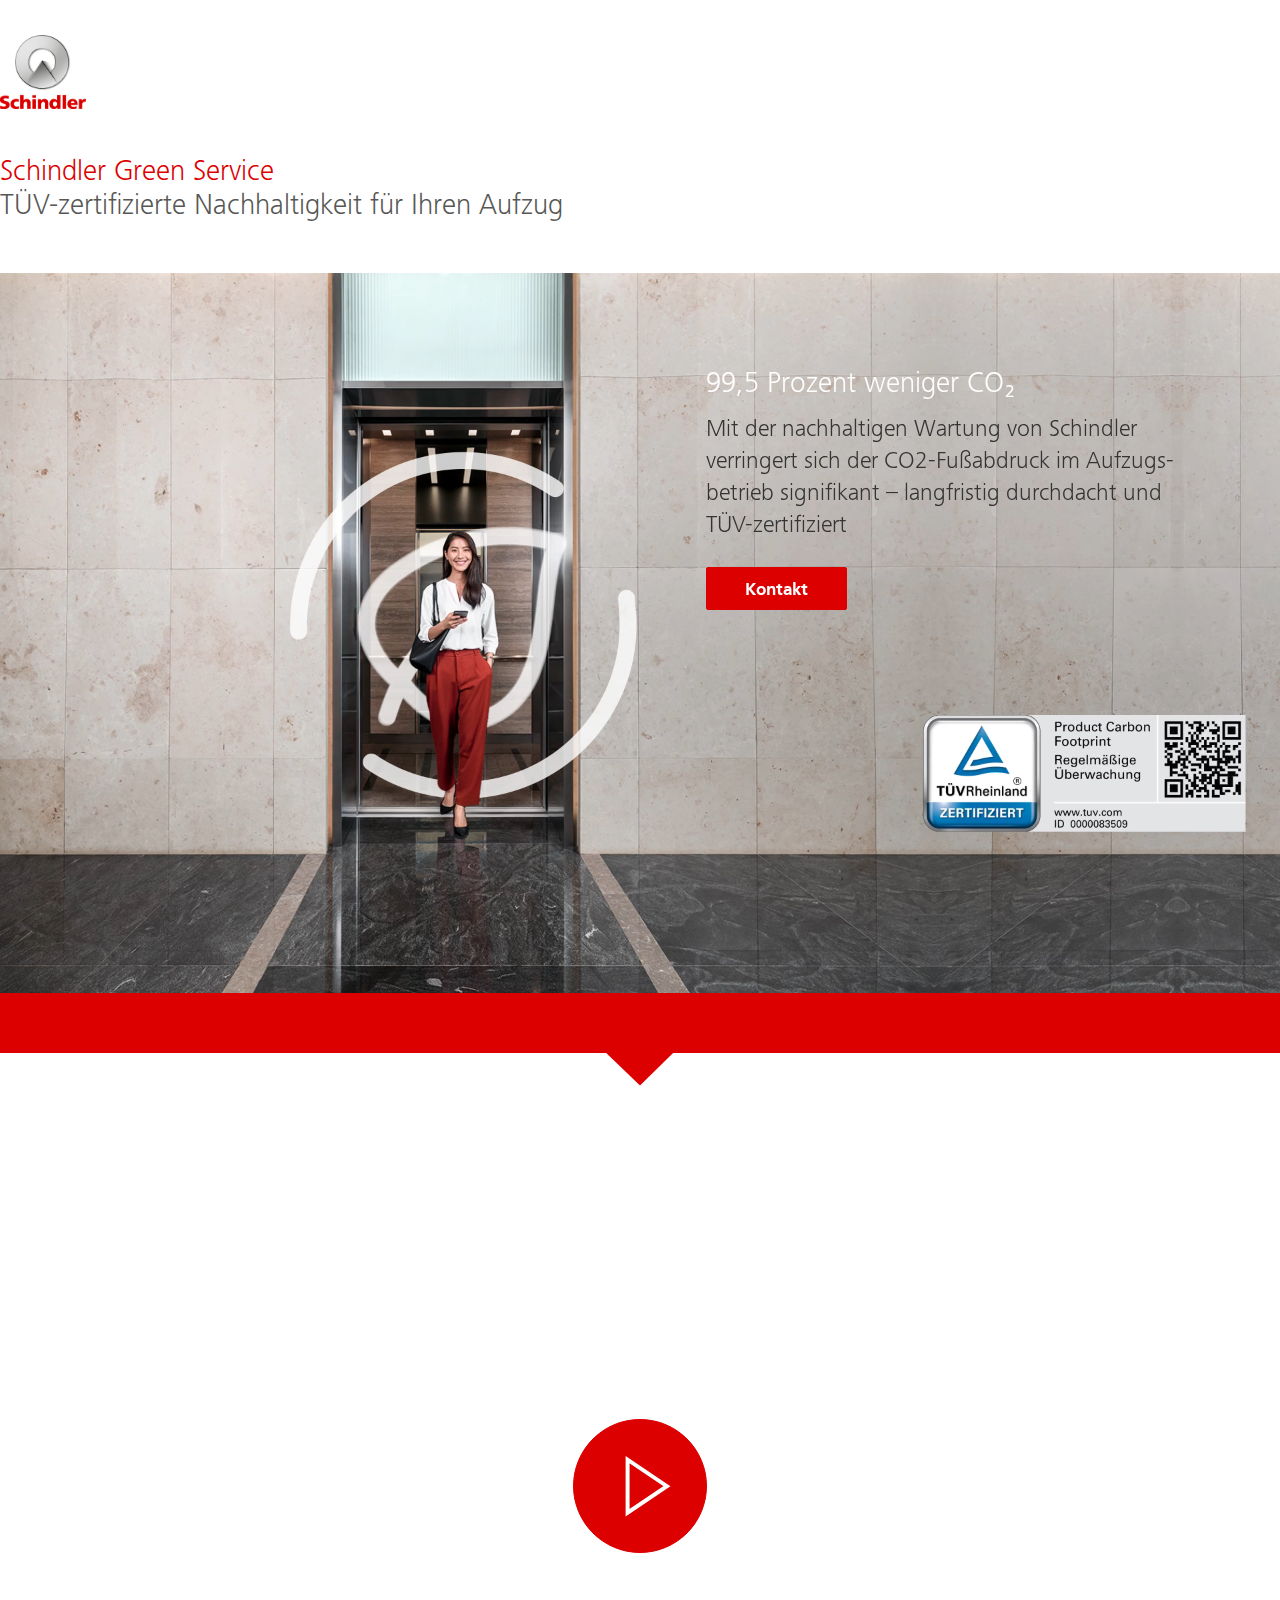
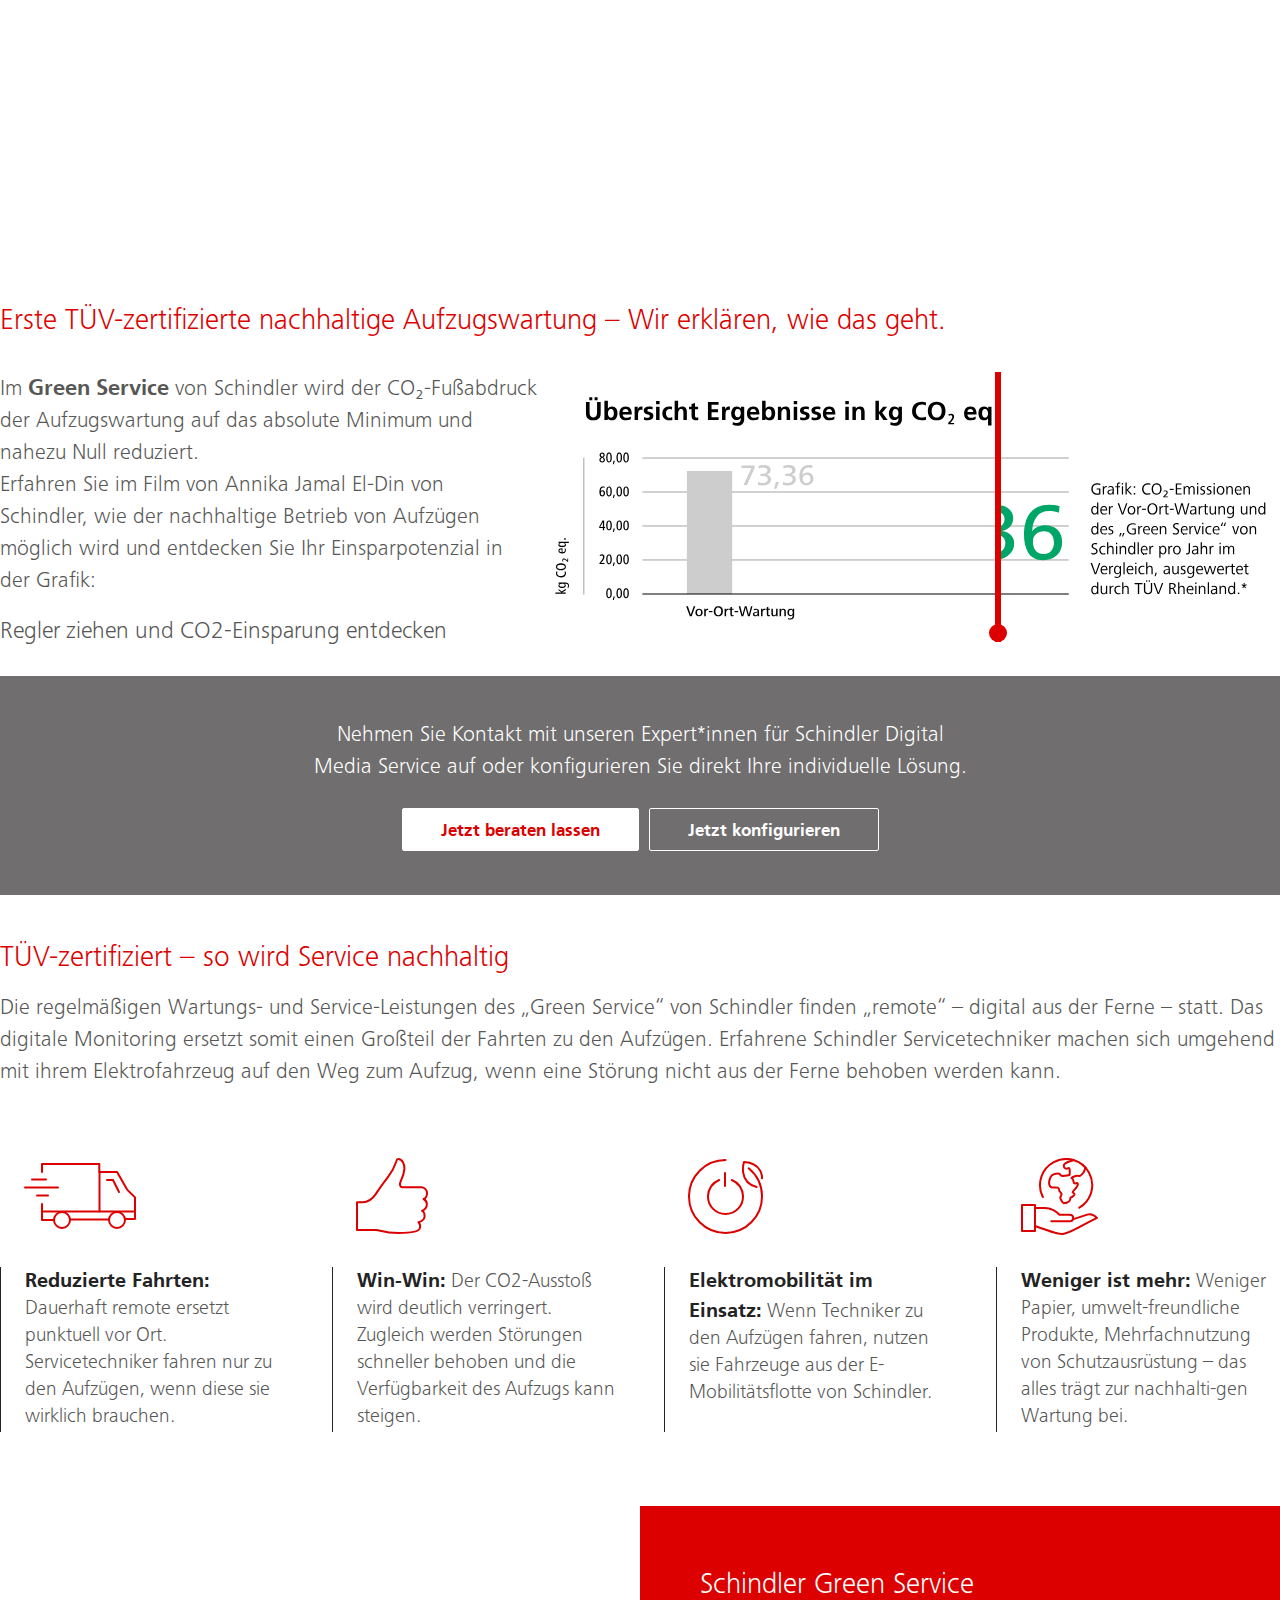
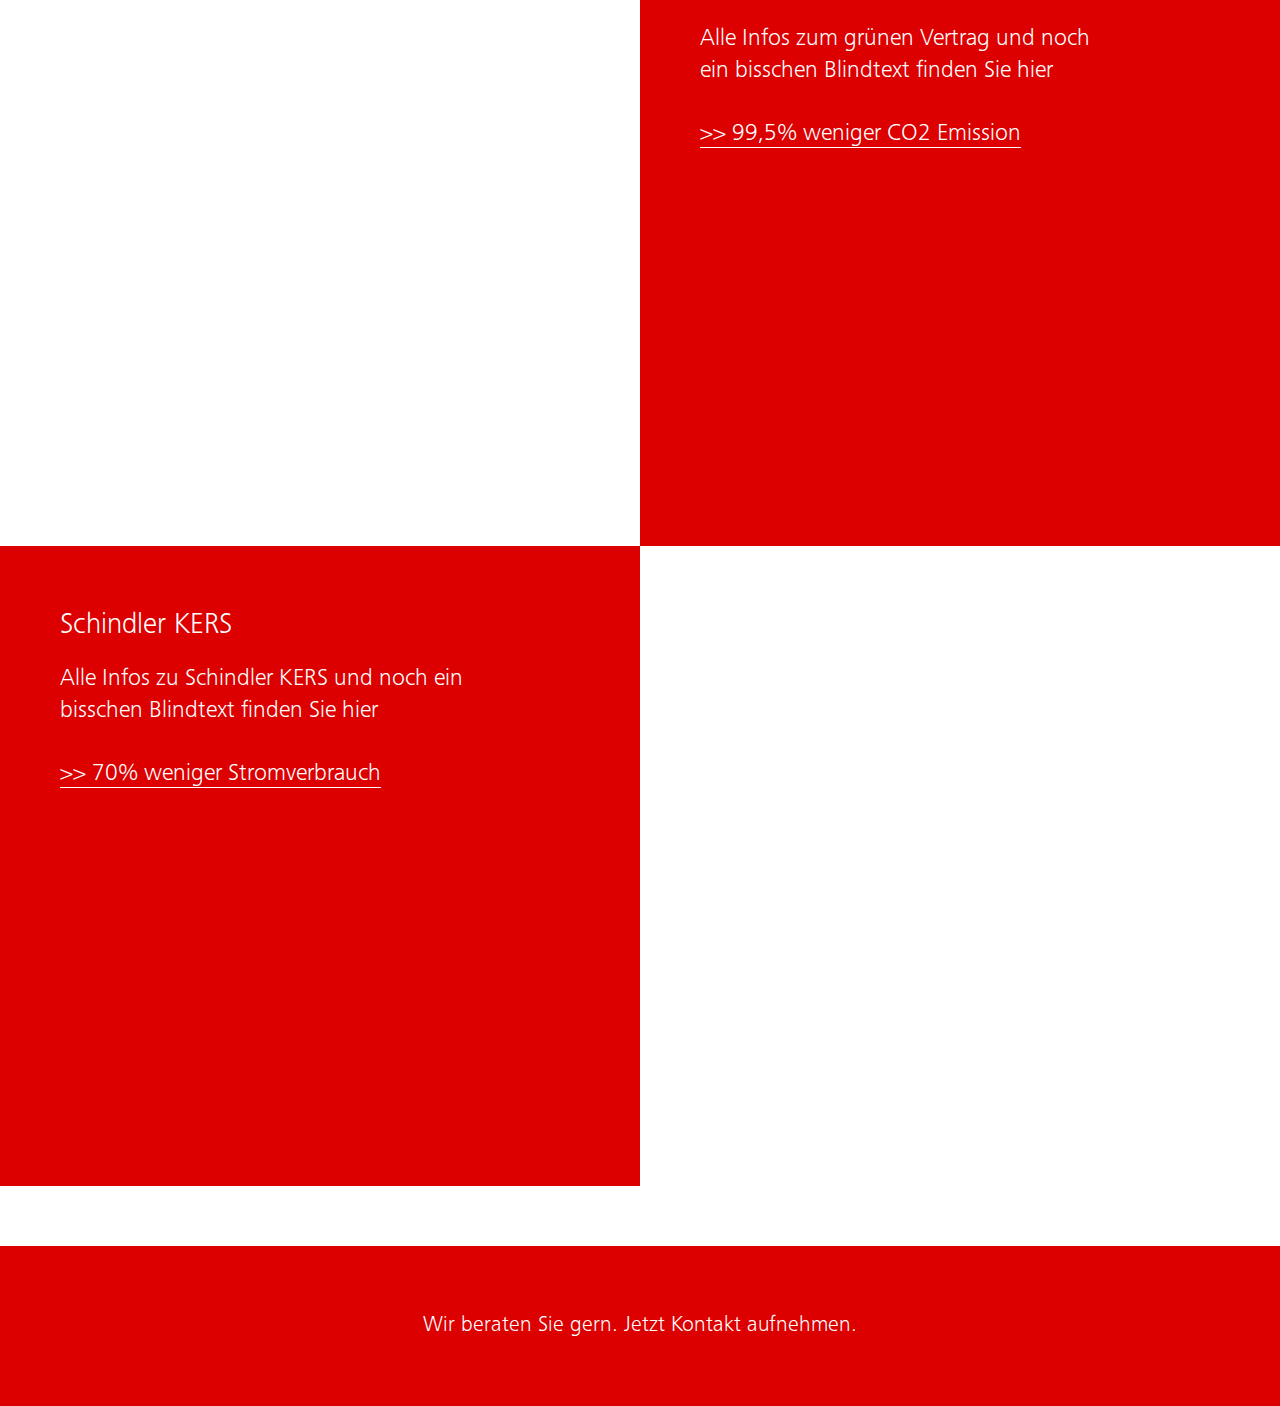
==== index.html @ 75332bbe "Add files via upload" ====
<!DOCTYPE html>
<html lang="de">
  <head>
    <meta charset="utf-8" />
    <meta name="viewport" content="width=device-width, initial-scale=1" />
    <link rel="stylesheet" href="assets/css/index.css" />
    <link rel="stylesheet" href="assets/css/slider.css" />
    <script src="js/tailwind.js"></script>
    <title>Schindler Green Service</title>
  </head>

  <body>
    <header class="sm:mt-[2.1875rem] mt-6 wrapper">
      <a href="#">
        <img
          src="assets/img/logo.png"
          class="inline-block sm:h-[4.625rem] h-[3.125rem]"
          alt="logo"
        />
      </a>

      <h1
        class="sm:mt-12 mt-8 text-base-red sm:text-[1.8125rem] text-[1.375rem] sm:leading-[2.125rem] leading-7"
      >
        Schindler Green Service
      </h1>
      <div
        class="sm:mb-12 mb-5 text-base-gray sm:text-[1.8125rem] text-[1.375rem] sm:leading-[2.125rem] leading-7"
      >
        TÜV-zertifizierte Nachhaltigkeit für Ihren Aufzug
      </div>
    </header>

<!-- Begin iFrame top.html -->

    <div class="wrapper relative">
      <div
        class="sm:block flex items-center relative sm:aspect-auto overflow-hidden"
      >
        <video
          playsinline
          muted="muted"
          loop="loop"
          autoplay="autoplay"
          src="assets/video/Hero_2.mp4"
          class="sm:block hidden object-cover w-full h-full"
        ></video>

        <video
                playsinline
                muted="muted"
                loop="loop"
                autoplay="autoplay"
                src="assets/video/HeroMobile.mp4"
                class="block sm:hidden object-cover w-full h-full"
        ></video>
      </div>

      <div
        class="sm:absolute md:top-24 top-12 sm:right-[6.375rem] sm:max-w-[29.5rem] sm:p-0 px-6 pt-4 pb-6 sm:bg-transparent bg-gray-100"
      >
        <div
          class="sm:text-white text-base-red sm:text-[1.8125rem] text-[1.375rem] sm:leading-[2.125rem] leading-7"
        >
          99,5 Prozent weniger CO₂
        </div>

        <div
          class="sm:mt-3 mt-2 sm:text-2xl text-base sm:leading-8 leading-[1.5rem] text-base-gray-medium"
        >
          Mit der nachhaltigen Wartung von Schindler verringert sich der
          CO2-Fußabdruck im Aufzugs-betrieb signifikant – langfristig durchdacht
          und TÜV-zertifiziert
        </div>

        <a
          href="https://www.schindler.de/de/kampagne/green-service.html#kontakt"
          class="sm:mt-6 mt-4 inline-block hover:opacity-75 no-underline text-white font-bold sm:text-[1.0625rem] text-sm sm:leading-[1.0625rem] leading-[0.875rem] border border-base-red bg-base-red py-2.5 sm:py-3 sm:px-[2.375rem] px-8 rounded-sm" target="_parent"
	    >
          Kontakt
        </a>
      </div>

      <div
        class="sm:block hidden text-white sm:text-xl text-lg leading-5 text-center bg-base-red py-4"
      >
        &nbsp;
      </div>

      <img src="assets/img/path.svg" alt="path" class="mx-auto sm:block hidden" />
    </div>

    <div class="wrapper" id="video">
      <div class="mt-10 relative flex justify-center">
        <video
        playsinline
        loop="loop"
        autoplay="autoplay"
        src="assets/video/placeholder-video.mp4"
        class="placeholder-video-block object-cover w-full h-full aspect-video"
      ></video>

        <video
          playsinline
          src="assets/video/videoWithPause.mp4"
          class="hidden video-block object-cover w-full h-full aspect-video"
        ></video>

        <button
          class="play-button hover:opacity-75 absolute border border-base-red bg-base-red rounded-full sm:w-[8.375rem] w-16 sm:h-[8.375rem] h-16 flex items-center justify-center"
        >
          <img src="assets/img/play.svg" alt="play" />
        </button>
      </div>
    </div>

    <div class="wrapper">
      <div
        class="text-base-red sm:text-[1.8125rem] text-[1.375rem] sm:leading-[2.125rem] leading-7 mt-[3.75rem]"
      >
        Erste TÜV-zertifizierte nachhaltige Aufzugswartung – Wir erklären, wie
        das geht.
      </div>

      <div class="md:flex sm:mt-8 mt-4">
        <div
          class="text-base-gray sm:text-[1.375rem] text-base sm:leading-8 leading-[1.375rem] flex-1"
        >
          <div>
            Im <span class="font-bold">Green Service</span> von Schindler wird
            der CO₂-Fußabdruck der Aufzugswartung auf das absolute Minimum und
            nahezu Null reduziert.
          </div>

          <div>
            Erfahren Sie im Film von Annika Jamal El-Din von Schindler, wie der
            nachhaltige Betrieb von Aufzügen möglich wird und entdecken Sie Ihr
            Einsparpotenzial in der Grafik:
          </div>

          <div class="sm:text-2xl text-base !leading-[1.375rem] text-base-gray sm:mt-6 mt-4"
          >
            Regler ziehen und CO2-Einsparung entdecken
          </div>
        </div>

        <div class="md:mt-0 mt-4 flex-1">

          <div id="slider">
          </div>


        </div>
      </div>
    </div>

<!-- End iFrame top.html -->

    <div class="bg-base-gray-light sm:py-11 py-6 mt-8 sm:px-0 px-6">
      <div
        class="max-w-[41.5rem] sm:text-[1.375rem] text-lg sm:leading-8 leading-[1.375rem] mx-auto text-center text-white"
      >
        Nehmen Sie Kontakt mit unseren Expert*innen für Schindler Digital Media
        Service auf oder konfigurieren Sie direkt Ihre individuelle Lösung.
      </div>

      <div
        class="flex sm:flex-row flex-col justify-center sm:space-x-2.5 sm:space-y-0 space-y-4 mt-6"
      >
        <a
          href="#"
          class="inline-block sm:text-left text-center hover:opacity-75 no-underline font-bold text-[1.0625rem] leading-[1.0625rem] text-base-red border border-white bg-white rounded-sm py-3 px-[2.375rem]"
        >
          Jetzt beraten lassen
        </a>

        <a
          href="#"
          class="inline-block sm:text-left text-center hover:opacity-75 no-underline font-bold text-[1.0625rem] leading-[1.0625rem] text-white border border-white bg-transparent rounded-sm py-3 px-[2.375rem]"
        >
          Jetzt konfigurieren
        </a>
      </div>
    </div>

<!-- Begin iFrame bottom.html -->

    <div class="wrapper">
      <div
        class="text-base-red sm:text-[1.8125rem] text-[1.375rem] sm:leading-[2.125rem] leading-7 mt-12"
      >
        TÜV-zertifiziert – so wird Service nachhaltig
      </div>

      <div
        class="sm:text-[1.375rem] text-lg sm:leading-8 leading-[1.375rem] text-base-gray mt-4"
      >
        Die regelmäßigen Wartungs- und Service-Leistungen des „Green Service“
        von Schindler finden „remote“ – digital aus der Ferne – statt. Das
        digitale Monitoring ersetzt somit einen Großteil der Fahrten zu den
        Aufzügen. Erfahrene Schindler Servicetechniker machen sich umgehend mit
        ihrem Elektrofahrzeug auf den Weg zum Aufzug, wenn eine Störung nicht
        aus der Ferne behoben werden kann.
      </div>

      <div
        class="grid sm:grid-cols-2 md:grid-cols-4 sm:gap-x-12 gap-y-8 mt-[4.25rem]"
      >
        <div class="group w-full overflow-hidden">
          <div class="h-[4.875rem] flex items-center pl-6">
            <img class="group-hover:opacity-50" src="assets/img/car.svg" alt="desciptionIcon" />
          </div>

          <div
            class="h-full sm:text-xl text-base sm:leading-[1.6875rem] leading-[1.375rem] text-base-gray border-l border-base-gray-strong pl-6 mt-8"
          >
            <span class="font-bold text-base-gray-bold"
              >Reduzierte Fahrten:</span
            >
            Dauerhaft remote ersetzt punktuell vor Ort. Servicetechniker fahren
            nur zu den Aufzügen, wenn diese sie wirklich brauchen.
          </div>
        </div>

        <div class="group w-full overflow-hidden">
          <div class="h-[4.875rem] flex items-center pl-6">
            <img class="group-hover:opacity-50" src="assets/img/like.svg" alt="desciptionIcon" />
          </div>

          <div
            class="h-full sm:text-xl text-base sm:leading-[1.6875rem] leading-[1.375rem] text-base-gray border-l border-base-gray-strong pl-6 mt-8"
          >
            <span class="font-bold text-base-gray-bold">Win-Win:</span>
            Der CO2-Ausstoß wird deutlich verringert. Zugleich werden Störungen
            schneller behoben und die Verfügbarkeit des Aufzugs kann steigen.
          </div>
        </div>

        <div class="group w-full overflow-hidden">
          <div class="h-[4.875rem] flex items-center pl-6">
            <img class="group-hover:opacity-50" src="assets/img/switch.svg" alt="desciptionIcon" />
          </div>

          <div
            class="h-full sm:text-xl text-base sm:leading-[1.6875rem] leading-[1.375rem] text-base-gray border-l border-base-gray-strong pl-6 mt-8"
          >
            <span class="font-bold text-base-gray-bold"
              >Elektromobilität im Einsatz:</span
            >
            Wenn Techniker zu den Aufzügen fahren, nutzen sie Fahrzeuge aus der
            E-Mobilitätsflotte von Schindler.
          </div>
        </div>

        <div class="group w-full overflow-hidden">
          <div class="h-[4.875rem] flex items-center pl-6">
            <img class="group-hover:opacity-50" src="assets/img/earth.svg" alt="desciptionIcon" />
          </div>

          <div
            class="h-full sm:text-xl text-base sm:leading-[1.6875rem] leading-[1.375rem] text-base-gray border-l border-base-gray-strong pl-6 mt-8"
          >
            <span class="font-bold text-base-gray-bold">Weniger ist mehr:</span>
            Weniger Papier, umwelt-freundliche Produkte, Mehrfachnutzung von
            Schutzausrüstung – das alles trägt zur nachhalti-gen Wartung bei.
          </div>
        </div>
      </div>
    </div>

    <div class="wrapper">
      <div class="mt-[4.625rem] grid md:grid-cols-2">
        <video
          playsinline
          muted="muted"
          loop="loop"
          autoplay="autoplay"
          src="assets/video/banner-1.mp4"
          class="aspect-square object-cover w-full h-full overflow-hidden"
        ></video>

        <div class="group relative aspect-square w-full bg-base-red md:p-0 p-8">
          <a class="absolute top-0 left-0 w-full h-full" href="https://www.schindler.de/de/service/optionen/green-service.html" target="_blank"></a>
            <div
                    class="md:px-[3.75rem] lg:pr-[10.625rem] text-white sm:text-[1.8125rem] text-[1.375rem] sm:leading-[2.125rem] leading-7 md:mt-8 lg:mt-16"
            >
              Schindler Green Service
            </div>

            <div
                    class="md:px-[3.75rem] lg:pr-[10.625rem] sm:text-2xl text-base sm:leading-8 leading-[1.375rem] text-white mt-5 mb-9"
            >
              Alle Infos zum grünen Vertrag und noch ein bisschen Blindtext finden
              Sie hier
            </div>

            <div class="md:mx-[3.75rem] lg:mr-[10.625rem] md:mb-8 lg:mb-16">
              <a
                      href="https://www.schindler.de/de/service/optionen/green-service.html"
                      class="inline group-hover:border-transparent border-b border-white sm:text-2xl text-base !leading-[1.375rem] text-white" target="_blank"
              >
                >> 99,5% weniger CO2 Emission
              </a>
            </div>
        </div>

        <div class="group relative aspect-square w-full bg-base-red md:p-0 p-8">
          <a class="absolute top-0 left-0 w-full h-full" href="https://www.schindler.de/de/aufzuege/modernisierung/komponenten/kers.html" target="_blank"></a>
          <div
            class="md:px-[3.75rem] lg:pr-[10.625rem] text-white sm:text-[1.8125rem] text-[1.375rem] sm:leading-[2.125rem] leading-7 md:mt-8 lg:mt-16"
          >
            Schindler KERS
          </div>

          <div
            class="md:px-[3.75rem] lg:pr-[10.625rem] sm:text-2xl text-base sm:leading-8 leading-[1.375rem] text-white mt-5 mb-9"
          >
            Alle Infos zu Schindler KERS und noch ein bisschen Blindtext finden
            Sie hier
          </div>

          <div class="md:mx-[3.75rem] lg:mr-[10.625rem] md:mb-8 lg:mb-16">
            <a
              href="https://www.schindler.de/de/aufzuege/modernisierung/komponenten/kers.html"
              class="inline group-hover:border-transparent border-b border-white sm:text-2xl text-base !leading-[1.375rem] text-white" target="_blank"
            >
              >> 70% weniger Stromverbrauch
            </a>
          </div>
        </div>

        <video
          playsinline
          muted="muted"
          loop="loop"
          autoplay="autoplay"
          src="assets/video/banner-2.mp4"
          class="aspect-square object-cover w-full h-full overflow-hidden md:row-auto row-start-3"
        ></video>
      </div>
    </div>

<!-- End iFrame bottom.html -->

    <div
      class="bg-base-red sm:text-[1.375rem] text-lg sm:leading-8 leading-[1.375rem] text-white text-center sm:py-16 py-8 sm:px-0 px-6 mt-[3.75rem]"
    >
      Wir beraten Sie gern. Jetzt Kontakt aufnehmen.
    </div>

    <script src="js/tailwind.config.js"></script>
    <script src="js/sliderPackage.js"></script>
    <script src="js/index.js"></script>
    <script src="js/slider.js"></script>
  </body>
</html>
---- assets/css/index.css ----
@font-face {
  font-family: "Frutiger";
  src: url("FrutigerNextLTW1G-Light.otf");
  font-weight: normal;
}

@font-face {
  font-family: "Frutiger";
  src: url("FrutigerLT-Bold.ttf");
  font-weight: bold;
}

body {
  font-family: "Frutiger", Fallback, sans-serif;
}

.wrapper {
  max-width: 100%;
  margin-left: auto;
  margin-right: auto;
}

.play-button {
  top: calc(50% - 2rem);
}

@media (min-width: 640px) {
  .play-button {
    top: calc(50% - 4.1875rem);
  }
}

.slider .jx-knightlab {
  display: none;
}

.slider .jx-image {
  height: 13.75rem;
}

.slider .jx-arrow {
  display: none;
}

.slider .jx-control {
  background-color: #dc0000;
  width: 0.375rem;
  height: calc(100% - 0.125rem);
}

.slider .jx-controller {
  top: auto;
  bottom: 0;
  height: 1.125rem;
  width: 1.125rem;
  border-radius: 100%;
  background-color: #dc0000;
  margin-left: -0.375rem;
}

.slider .jx-slider {
  overflow: visible;
}
---- assets/css/slider.css ----
#slider .slider-container .slider-wrap .slider-btn {
    left: 62%;
}

#slider .slider-container .slider-wrap .before-img {
    width: 62%;
    max-width: none;
    display: flex;
}

#slider .slider-container .slider-wrap .before-img img {
    max-width: none;
    height: 100% !important;
}

.slider-btn {
    display: block;
    width: 6px;
    height: 100%;
    background: transparent !important;
    position: absolute;
    left: 50%;
    top: 0;
    transform: translateX(-50%);
    cursor: ew-resize;
    padding: 0 20px;
}

.slider-btn::before {
    width: 6px;
    height: 100%;
    background: #dc0000 !important;
    content: " ";
    position: absolute;
    top: 0;
    right: 17px;
}

.slider-btn::after {
    width: 18px !important;
    height: 18px !important;
    background-color: #dc0000 !important;
    position: absolute !important;
    top: unset !important;
    bottom: 0;
    left: 50% !important;
    transform: translate(-50%) !important;
    content: ' ' !important;
    border-radius: 50% !important;
    transition: all .3s ease !important;
    box-shadow: none !important;
}


@media (min-width: 768px) {
    .slider-container .slider-wrap img {
        max-width: none;
    }

    #slider .slider-container {
        height: 270px !important;
    }
}
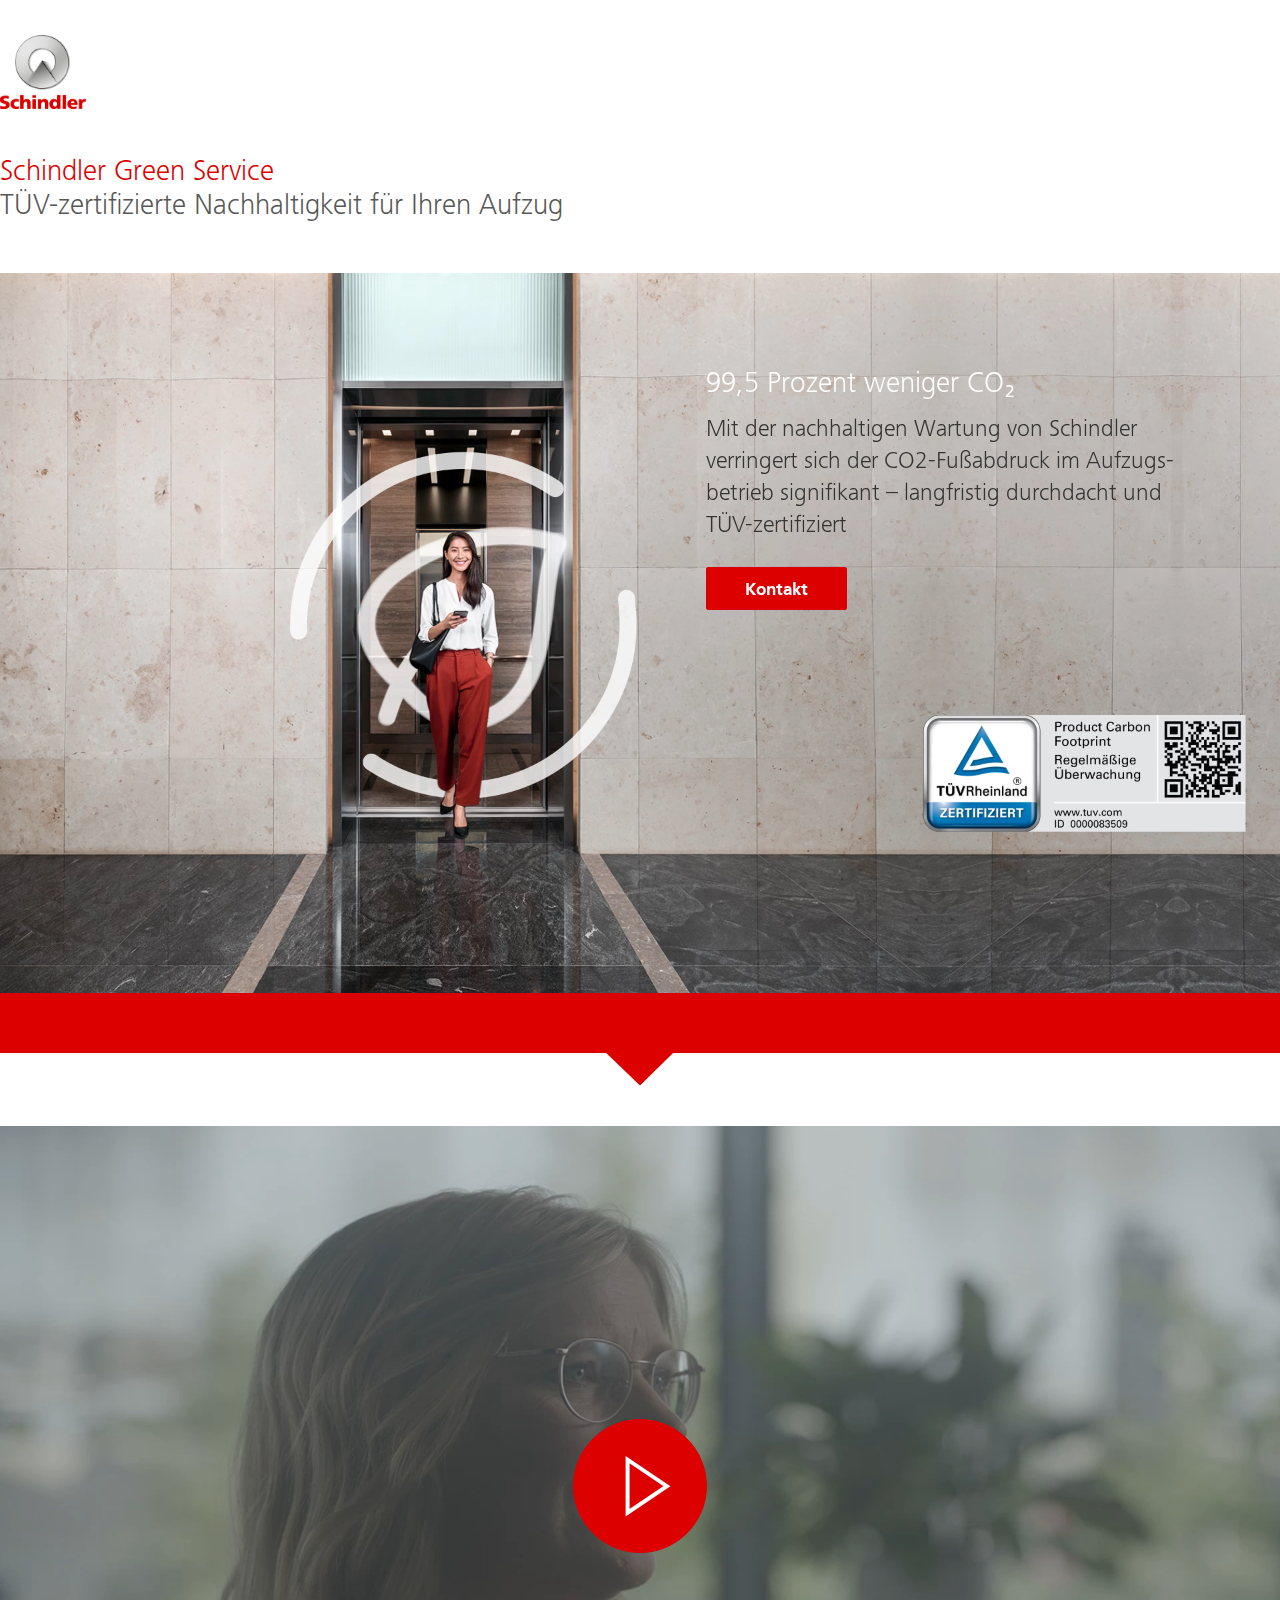
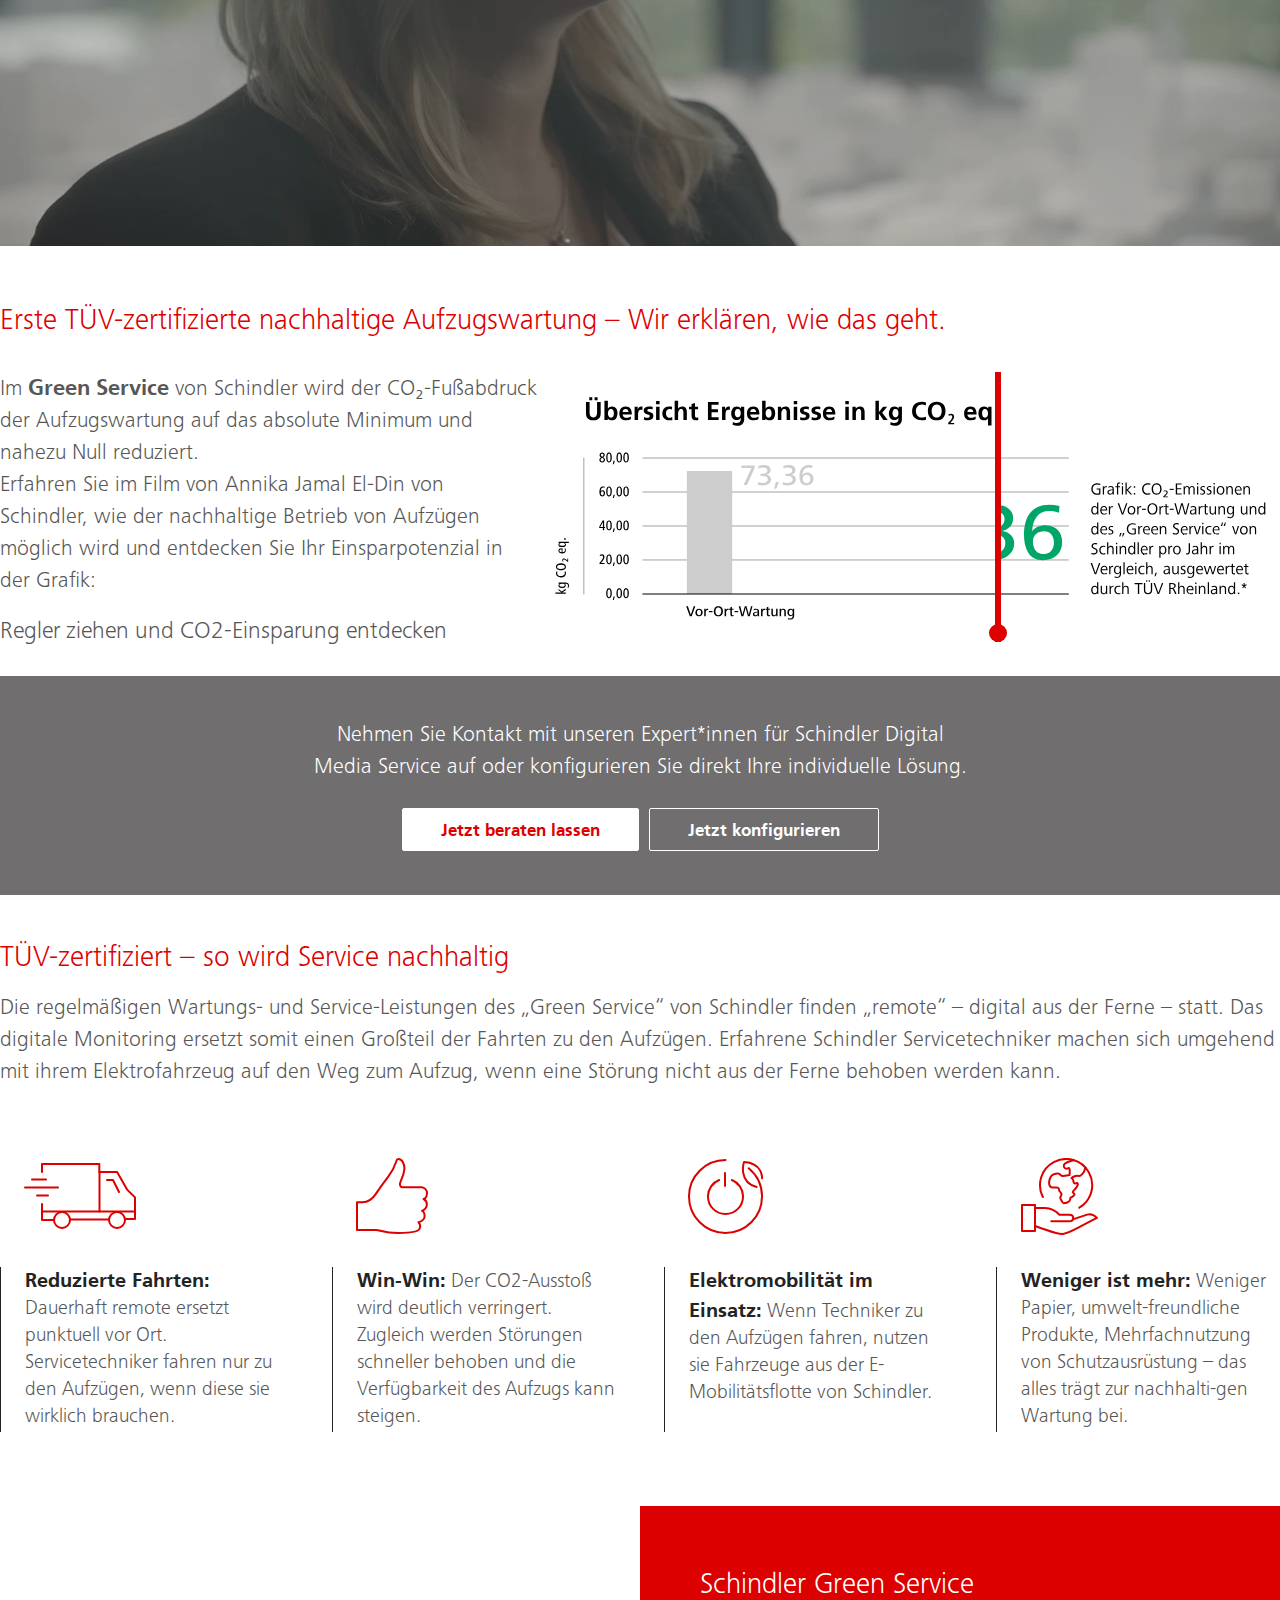
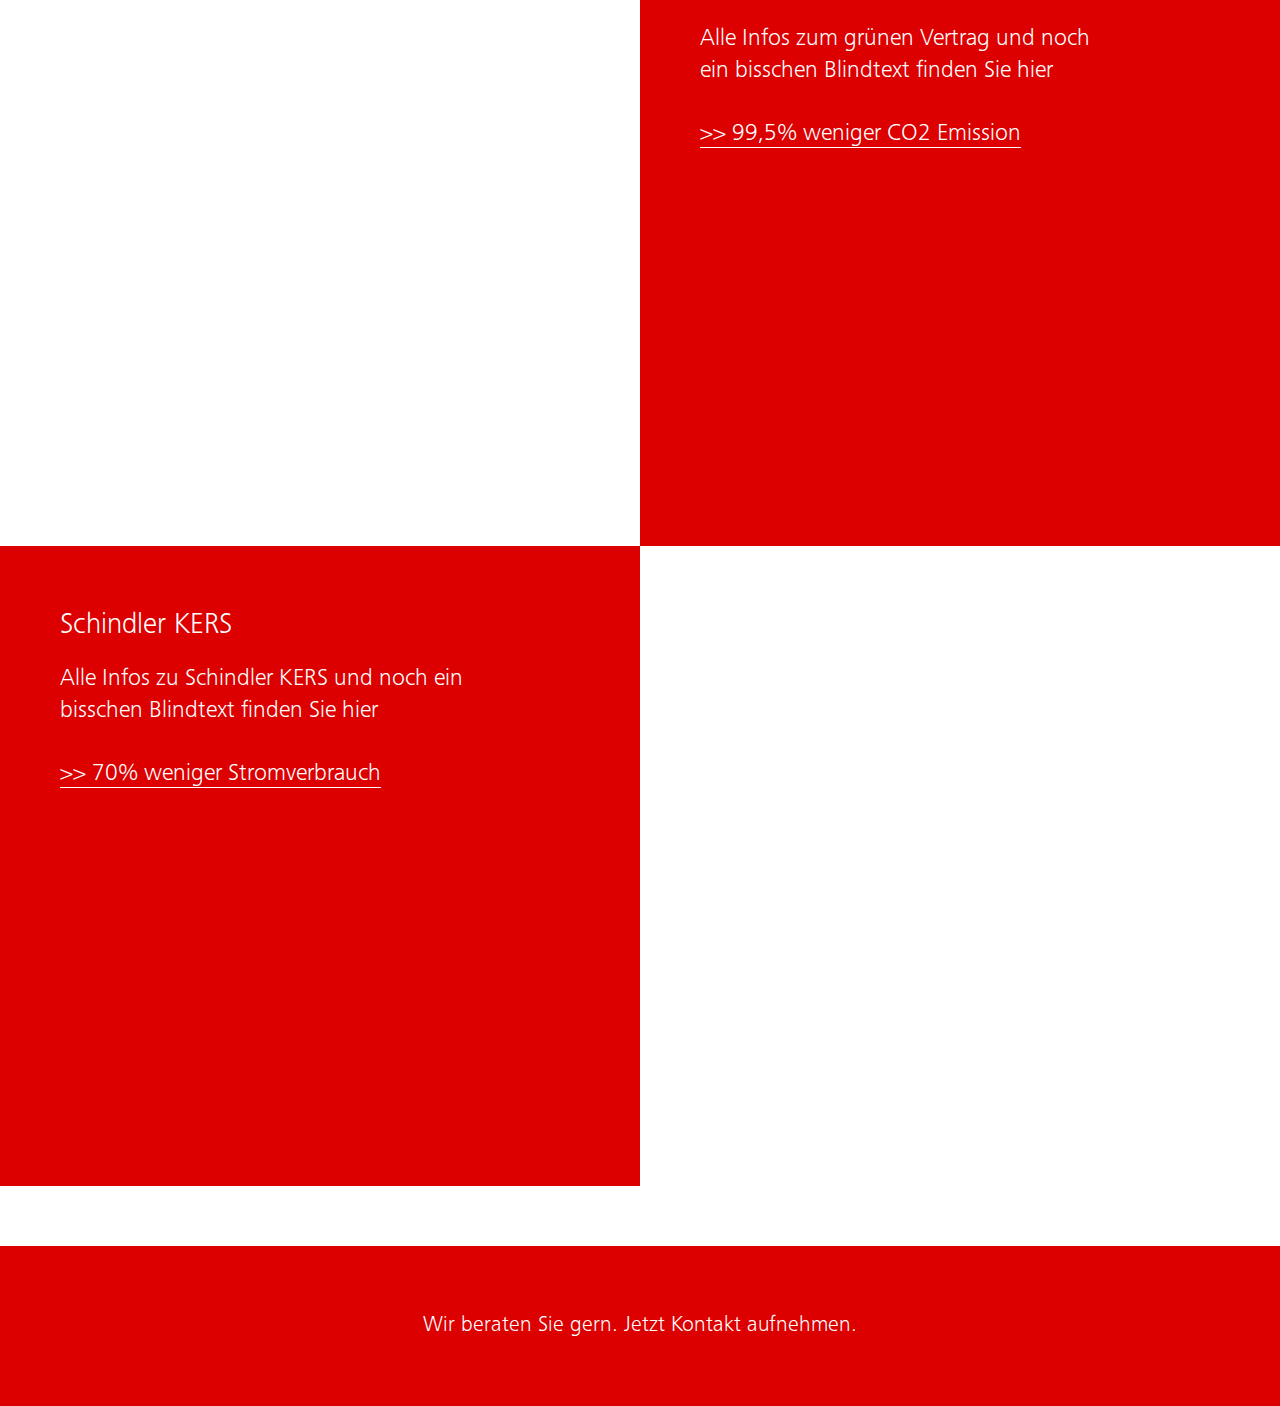
==== commit 39679bcb: "Update index.html" ====
--- a/index.html
+++ b/index.html
@@ -102,7 +102,7 @@
 
         <video
           playsinline
-          src="assets/video/videoWithPause.mp4"
+          src="assets/video/Hero_2.mp4"
           class="hidden video-block object-cover w-full h-full aspect-video"
         ></video>
 
